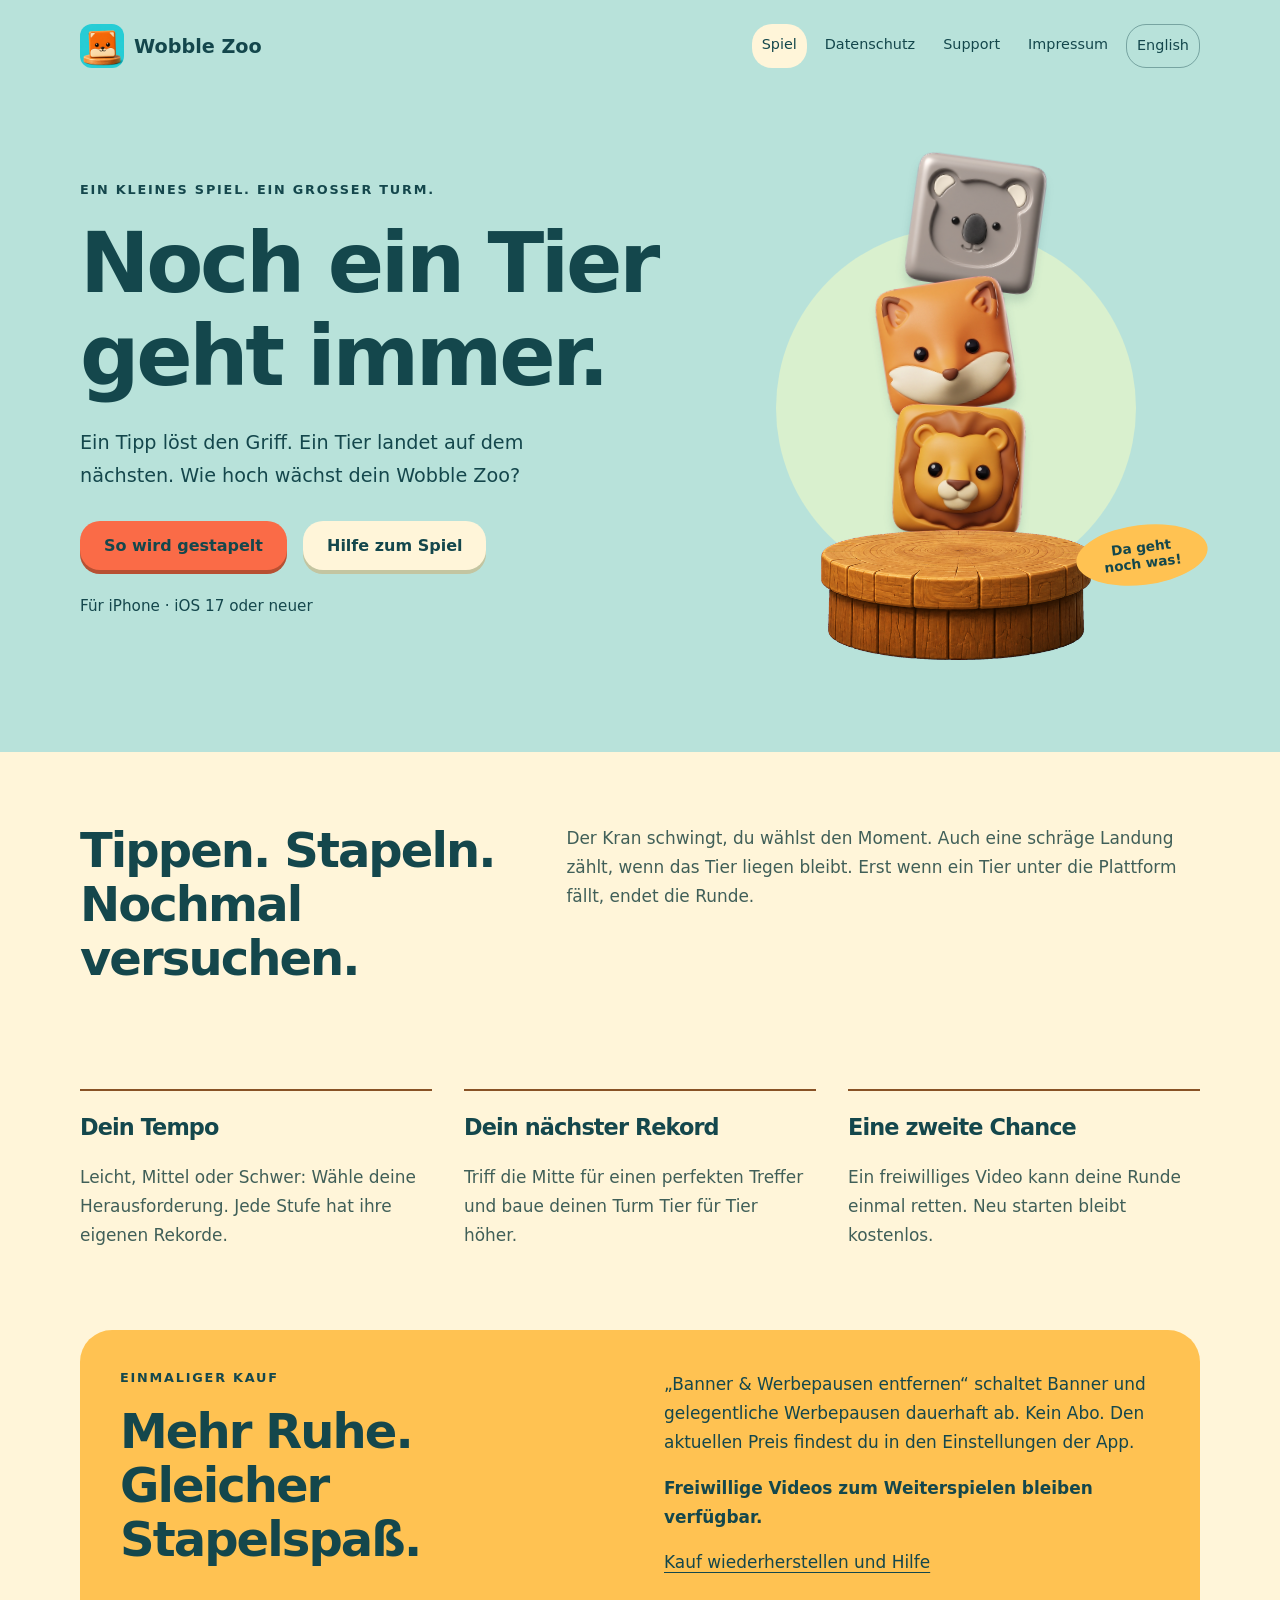
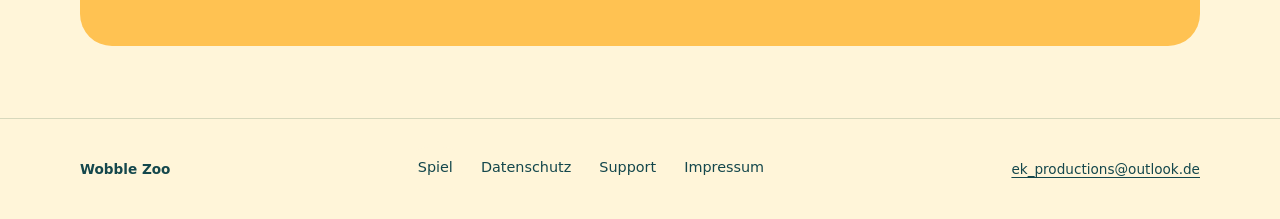
==== index.html @ a563ec45 "feat: Wobble-Zoo-Projektwebsite veröffentlichen" ====
<!doctype html><html lang="de"><head><meta charset="utf-8"><meta name="viewport" content="width=device-width, initial-scale=1"><meta name="description" content="Tierwürfel stapeln, Rekorde knacken und Hilfe finden: Wobble Zoo für iPhone."><title>Wobble Zoo</title><link rel="icon" href="assets/app-icon.png"><link rel="stylesheet" href="assets/styles.css"></head><body><a class="skip" href="#main">Zum Inhalt</a><div class="top"><header><div class="shell"><a class="brand" href="index.html"><img src="assets/app-icon.png" alt="" width="44" height="44">Wobble Zoo</a><nav aria-label="Hauptnavigation"><a href="index.html" aria-current="page">Spiel</a><a href="privacy.html">Datenschutz</a><a href="support.html">Support</a><a href="provider.html">Impressum</a><a class="language" href="en/index.html" lang="en" hreflang="en">English</a></nav></div></header><section class="hero shell"><div><span class="eyebrow">Ein kleines Spiel. Ein großer Turm.</span><h1>Noch ein Tier geht immer.</h1><p>Ein Tipp löst den Griff. Ein Tier landet auf dem nächsten. Wie hoch wächst dein Wobble Zoo?</p><div class="actions"><a class="button" href="#spiel">So wird gestapelt</a><a class="button secondary" href="support.html">Hilfe zum Spiel</a></div><p class="footnote" style="margin-top:24px">Für iPhone · iOS 17 oder neuer</p></div><div class="world" role="img" aria-label="Drei Tierwürfel auf einer Holzplattform"><img class="cube koala" src="assets/koala.png" alt="" width="256" height="256"><img class="cube fox" src="assets/fox.png" alt="" width="256" height="256"><img class="cube lion" src="assets/lion.png" alt="" width="256" height="256"><img class="platform" src="assets/platform.png" alt=""><span class="note">Da geht noch was!</span></div></section></div><main id="main" class="shell"><section id="spiel" class="intro"><h2>Tippen. Stapeln.<br>Nochmal versuchen.</h2><p>Der Kran schwingt, du wählst den Moment. Auch eine schräge Landung zählt, wenn das Tier liegen bleibt. Erst wenn ein Tier unter die Plattform fällt, endet die Runde.</p></section><section class="steps" aria-label="Spielmöglichkeiten"><article><h3>Dein Tempo</h3><p>Leicht, Mittel oder Schwer: Wähle deine Herausforderung. Jede Stufe hat ihre eigenen Rekorde.</p></article><article><h3>Dein nächster Rekord</h3><p>Triff die Mitte für einen perfekten Treffer und baue deinen Turm Tier für Tier höher.</p></article><article><h3>Eine zweite Chance</h3><p>Ein freiwilliges Video kann deine Runde einmal retten. Neu starten bleibt kostenlos.</p></article></section><section class="purchase"><div><span class="eyebrow">Einmaliger Kauf</span><h2>Mehr Ruhe.<br>Gleicher Stapelspaß.</h2></div><div><p>„Banner &amp; Werbepausen entfernen“ schaltet Banner und gelegentliche Werbepausen dauerhaft ab. Kein Abo. Den aktuellen Preis findest du in den Einstellungen der App.</p><p><strong>Freiwillige Videos zum Weiterspielen bleiben verfügbar.</strong></p><p><a href="support.html#purchases">Kauf wiederherstellen und Hilfe</a></p></div></section></main><footer><div class="shell"><p class="copyright">Wobble Zoo</p><nav aria-label="Fußnavigation"><a href="index.html" aria-current="page">Spiel</a><a href="privacy.html">Datenschutz</a><a href="support.html">Support</a><a href="provider.html">Impressum</a></nav><p><a href="mailto:ek_productions@outlook.de">ek_productions@outlook.de</a></p></div></footer></body></html>
---- assets/styles.css ----
:root{--sky:#b8e2da;--ink:#14474c;--muted:#405f58;--cream:#fff5d9;--sun:#ffc252;--coral:#fa6b47;--wood:#885226;--line:#d7d8bc;font-family:ui-rounded,"Avenir Next",Avenir,system-ui,sans-serif;color:var(--ink);background:var(--cream);font-synthesis:none}*{box-sizing:border-box}body{margin:0}a{color:inherit;text-underline-offset:.22em}a:focus-visible,summary:focus-visible{outline:3px solid var(--ink);outline-offset:5px;border-radius:5px}img{max-width:100%;height:auto;display:block}p,li{font-size:1.06rem;line-height:1.7}h1,h2,h3,p{margin-top:0}h1,h2,h3{line-height:1.12;letter-spacing:-.04em}h1{font-size:clamp(2.6rem,6.5vw,5.9rem);max-width:12ch;margin-bottom:24px;font-weight:850}h2{font-size:clamp(1.8rem,4vw,3rem)}h3{font-size:1.4rem}.shell{width:min(1120px,calc(100% - 48px));margin:auto}.top{background:var(--sky)}header{padding:24px 0}header .shell,nav,.brand,footer .shell{display:flex;align-items:center;gap:24px}.brand{font-weight:850;text-decoration:none;gap:10px;font-size:1.2rem;white-space:nowrap}.brand img{width:44px;height:44px;border-radius:12px}nav{margin-left:auto;gap:8px;flex-wrap:wrap}nav a{font-size:.9rem;text-decoration:none;padding:12px 10px;border-radius:20px;min-height:44px}nav a[aria-current=page]{background:var(--cream)}.language{border:1px solid #14474c66}.skip{position:absolute;top:-100px;left:24px;padding:12px;background:white;z-index:5}.skip:focus{top:12px}.hero{padding:64px 0 92px;display:grid;grid-template-columns:1.2fr 1fr;align-items:center;gap:48px}.eyebrow{display:block;font-size:.8rem;letter-spacing:.14em;text-transform:uppercase;font-weight:800;margin-bottom:20px}.hero p{max-width:39ch;font-size:1.2rem}.actions{display:flex;gap:16px;flex-wrap:wrap;margin-top:28px}.button{display:inline-flex;align-items:center;justify-content:center;padding:15px 24px;min-height:48px;border-radius:20px;background:var(--coral);text-decoration:none;font-weight:800;box-shadow:0 4px 0 #b75032}.button.secondary{background:var(--cream);box-shadow:0 4px 0 #c3c5a1}.button:hover{filter:brightness(1.04)}.world{position:relative;min-height:410px;display:flex;flex-direction:column;align-items:center;justify-content:center}.world:before{content:"";position:absolute;width:360px;max-width:100%;height:360px;background:#d9f0ce;border-radius:50%;z-index:0}.cube{width:132px;position:relative;filter:drop-shadow(0 8px 4px #14474c26)}.cube.koala{transform:rotate(8deg);margin-bottom:-9px;margin-left:40px}.cube.fox{transform:rotate(-9deg);margin-left:-20px;margin-bottom:-8px}.cube.lion{transform:rotate(3deg);margin-left:6px}.platform{width:270px;margin-top:-5px;position:relative}.note{position:absolute;right:-8px;bottom:75px;transform:rotate(-7deg);background:var(--sun);padding:14px 20px;border-radius:50%;font-size:.85rem;font-weight:800;max-width:132px;text-align:center}.intro{padding:72px 0 40px;display:grid;grid-template-columns:.8fr 1.2fr;gap:64px}.intro p{color:var(--muted)}.steps{display:grid;grid-template-columns:repeat(3,1fr);gap:32px;padding:24px 0 64px}.steps article{border-top:2px solid var(--wood);padding-top:24px}.steps p{color:var(--muted)}.purchase{margin:0 0 72px;background:var(--sun);border-radius:32px;padding:40px;display:grid;grid-template-columns:1fr 1fr;gap:48px}.purchase p:last-child{margin-bottom:0}.legal{padding:56px 0 80px;max-width:780px}.legal h1{font-size:clamp(2.5rem,6vw,4rem);max-width:none}.legal h2{font-size:1.6rem;letter-spacing:-.025em;margin-top:40px}.legal p,.legal li{color:var(--muted)}.legal a{overflow-wrap:anywhere}.contact{padding:28px;background:var(--sky);border-radius:24px;margin:32px 0}.contact a{font-weight:750}.updated{color:var(--muted);font-size:.9rem}.legal details{border-bottom:1px solid var(--line);padding:20px 0}.legal summary{cursor:pointer;font-size:1.15rem;font-weight:750;min-height:44px;align-content:center}.legal details p{margin:12px 0 0}.footnote{font-size:.95rem!important}footer{border-top:1px solid var(--line);padding:28px 0}footer .shell{justify-content:space-between;flex-wrap:wrap}footer p{margin:0;font-size:.85rem}footer nav{margin:0}.copyright{font-weight:750}@media(max-width:760px){header .shell{align-items:flex-start;flex-wrap:wrap;gap:12px}nav{margin-left:0;gap:4px}nav a{padding:10px 8px}.hero{grid-template-columns:1fr;gap:16px;padding:40px 0 56px}.hero h1{max-width:14ch}.world{min-height:350px}.world:before{width:300px;height:300px}.cube{width:112px}.platform{width:230px}.note{right:6%;bottom:60px}.intro{grid-template-columns:1fr;gap:8px;padding-top:48px}.steps{grid-template-columns:1fr;gap:16px;padding-bottom:40px}.purchase{grid-template-columns:1fr;gap:12px;padding:28px;margin-bottom:48px}.shell{width:calc(100% - 40px)}.legal{padding-top:32px}footer nav{gap:0}}@media(prefers-reduced-motion:no-preference){.button{transition:filter .15s}a{scroll-margin-top:24px}}
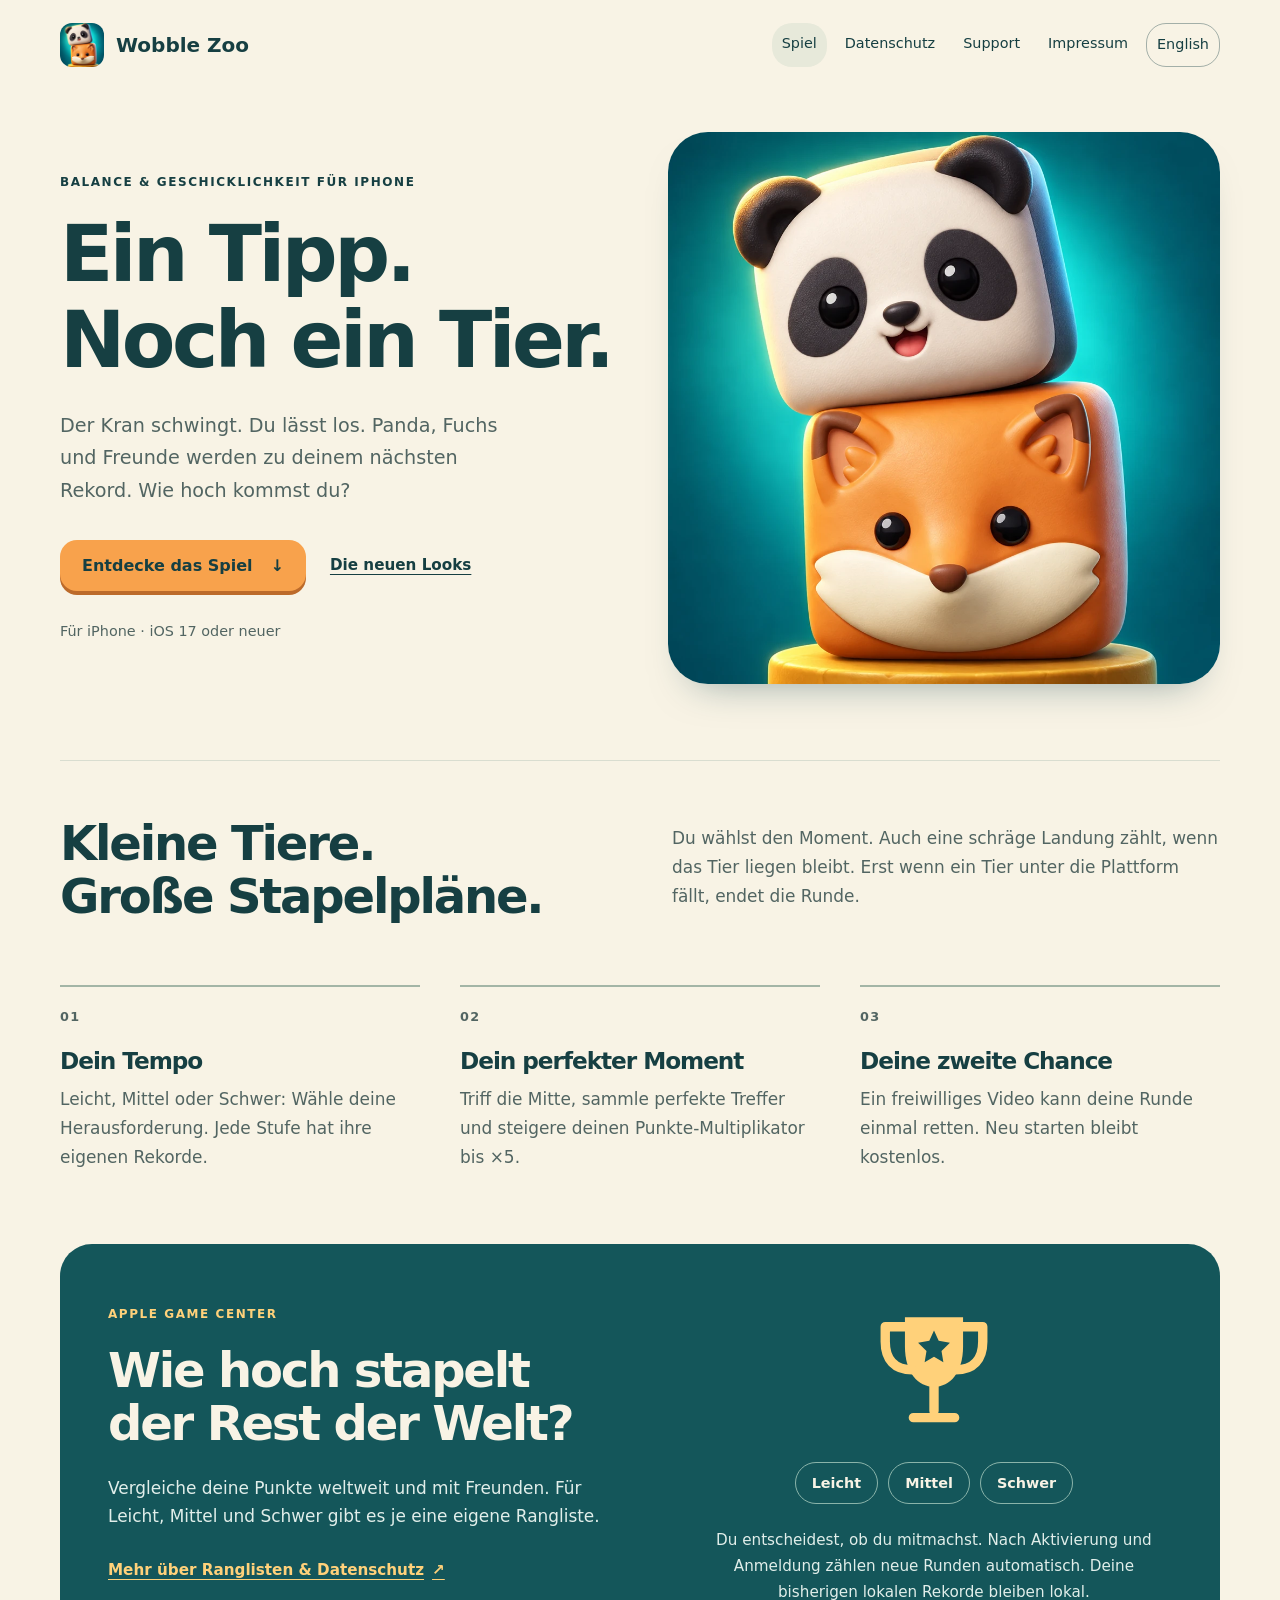
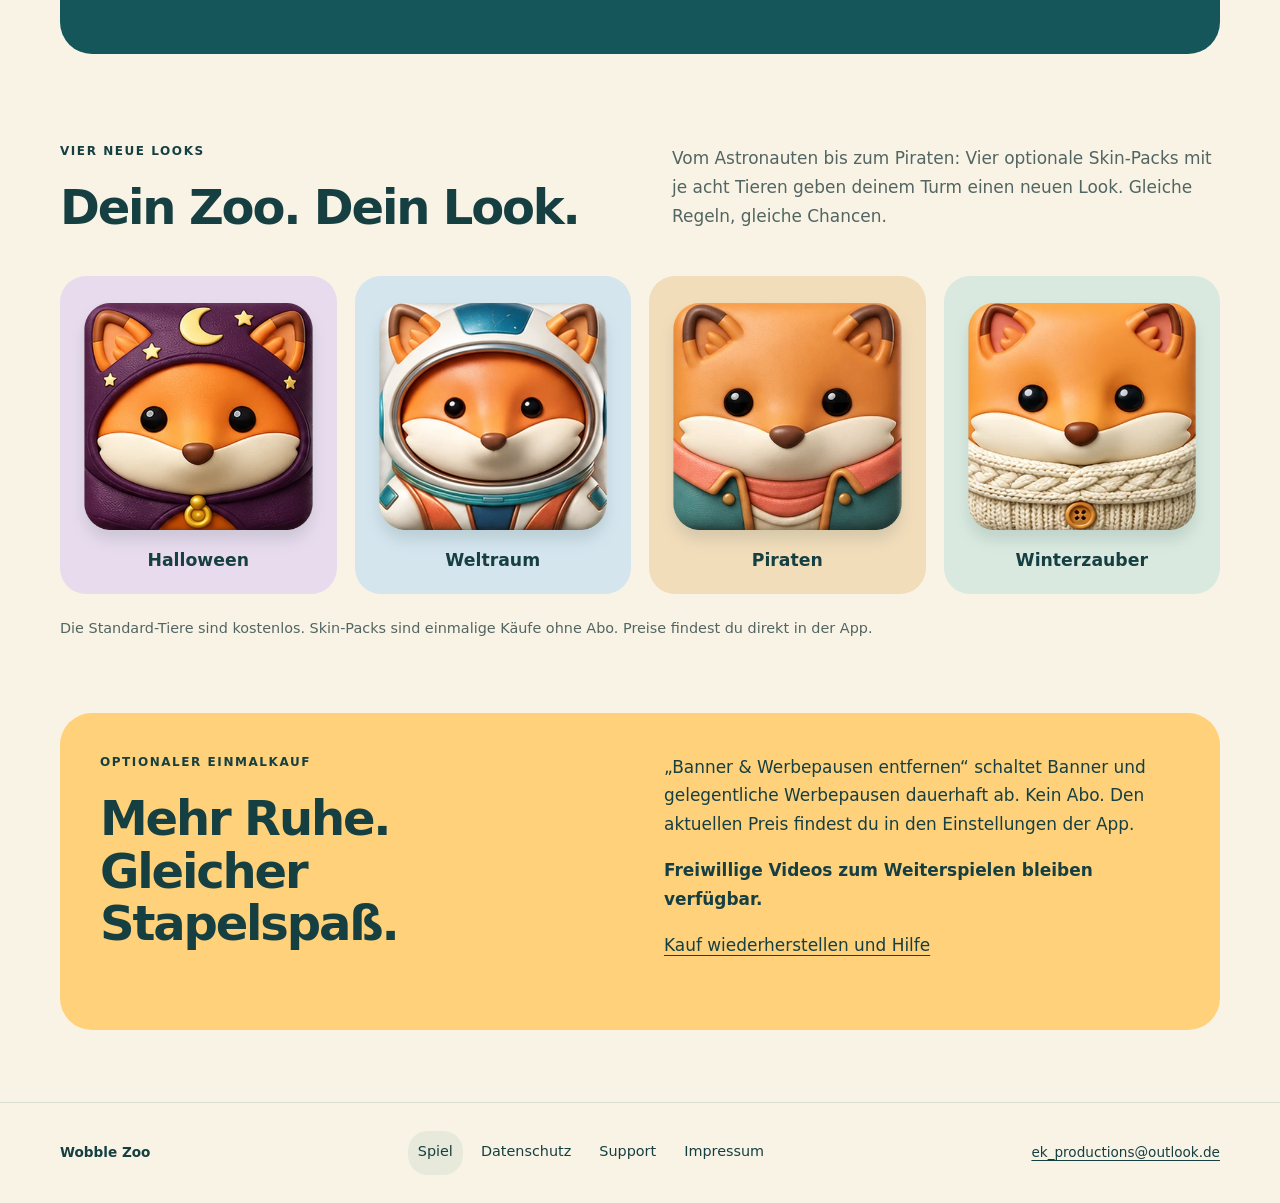
==== commit 36bbdfa4: "feat: Website an aktuelle App-Gestaltung angleichen Plan: Wobble Zoo IOS/.planning/plans/2026-09-09-" ====
--- a/index.html
+++ b/index.html
@@ -1 +1,64 @@
-<!doctype html><html lang="de"><head><meta charset="utf-8"><meta name="viewport" content="width=device-width, initial-scale=1"><meta name="description" content="Tierwürfel stapeln, Rekorde knacken und Hilfe finden: Wobble Zoo für iPhone."><title>Wobble Zoo</title><link rel="icon" href="assets/app-icon.png"><link rel="stylesheet" href="assets/styles.css"></head><body><a class="skip" href="#main">Zum Inhalt</a><div class="top"><header><div class="shell"><a class="brand" href="index.html"><img src="assets/app-icon.png" alt="" width="44" height="44">Wobble Zoo</a><nav aria-label="Hauptnavigation"><a href="index.html" aria-current="page">Spiel</a><a href="privacy.html">Datenschutz</a><a href="support.html">Support</a><a href="provider.html">Impressum</a><a class="language" href="en/index.html" lang="en" hreflang="en">English</a></nav></div></header><section class="hero shell"><div><span class="eyebrow">Ein kleines Spiel. Ein großer Turm.</span><h1>Noch ein Tier geht immer.</h1><p>Ein Tipp löst den Griff. Ein Tier landet auf dem nächsten. Wie hoch wächst dein Wobble Zoo?</p><div class="actions"><a class="button" href="#spiel">So wird gestapelt</a><a class="button secondary" href="support.html">Hilfe zum Spiel</a></div><p class="footnote" style="margin-top:24px">Für iPhone · iOS 17 oder neuer</p></div><div class="world" role="img" aria-label="Drei Tierwürfel auf einer Holzplattform"><img class="cube koala" src="assets/koala.png" alt="" width="256" height="256"><img class="cube fox" src="assets/fox.png" alt="" width="256" height="256"><img class="cube lion" src="assets/lion.png" alt="" width="256" height="256"><img class="platform" src="assets/platform.png" alt=""><span class="note">Da geht noch was!</span></div></section></div><main id="main" class="shell"><section id="spiel" class="intro"><h2>Tippen. Stapeln.<br>Nochmal versuchen.</h2><p>Der Kran schwingt, du wählst den Moment. Auch eine schräge Landung zählt, wenn das Tier liegen bleibt. Erst wenn ein Tier unter die Plattform fällt, endet die Runde.</p></section><section class="steps" aria-label="Spielmöglichkeiten"><article><h3>Dein Tempo</h3><p>Leicht, Mittel oder Schwer: Wähle deine Herausforderung. Jede Stufe hat ihre eigenen Rekorde.</p></article><article><h3>Dein nächster Rekord</h3><p>Triff die Mitte für einen perfekten Treffer und baue deinen Turm Tier für Tier höher.</p></article><article><h3>Eine zweite Chance</h3><p>Ein freiwilliges Video kann deine Runde einmal retten. Neu starten bleibt kostenlos.</p></article></section><section class="purchase"><div><span class="eyebrow">Einmaliger Kauf</span><h2>Mehr Ruhe.<br>Gleicher Stapelspaß.</h2></div><div><p>„Banner &amp; Werbepausen entfernen“ schaltet Banner und gelegentliche Werbepausen dauerhaft ab. Kein Abo. Den aktuellen Preis findest du in den Einstellungen der App.</p><p><strong>Freiwillige Videos zum Weiterspielen bleiben verfügbar.</strong></p><p><a href="support.html#purchases">Kauf wiederherstellen und Hilfe</a></p></div></section></main><footer><div class="shell"><p class="copyright">Wobble Zoo</p><nav aria-label="Fußnavigation"><a href="index.html" aria-current="page">Spiel</a><a href="privacy.html">Datenschutz</a><a href="support.html">Support</a><a href="provider.html">Impressum</a></nav><p><a href="mailto:ek_productions@outlook.de">ek_productions@outlook.de</a></p></div></footer></body></html>+<!doctype html>
+<html lang="de">
+<head>
+  <meta charset="utf-8">
+  <meta name="viewport" content="width=device-width, initial-scale=1">
+  <meta name="description" content="Ein Tipp. Noch ein Tier. Entdecke Wobble Zoo für iPhone: Tiere stapeln, drei Game-Center-Ranglisten und vier optionale Skin-Packs.">
+  <meta name="theme-color" content="#f8f3e5">
+  <title>Wobble Zoo: Tiere stapeln</title>
+  <link rel="canonical" href="https://ekproductions.github.io/wobblezoo/">
+  <link rel="alternate" hreflang="de" href="https://ekproductions.github.io/wobblezoo/">
+  <link rel="alternate" hreflang="en" href="https://ekproductions.github.io/wobblezoo/en/">
+  <meta property="og:type" content="website">
+  <meta property="og:title" content="Wobble Zoo: Tiere stapeln">
+  <meta property="og:description" content="Ein Tipp. Noch ein Tier. Entdecke Wobble Zoo für iPhone: Tiere stapeln, drei Game-Center-Ranglisten und vier optionale Skin-Packs.">
+  <meta property="og:url" content="https://ekproductions.github.io/wobblezoo/">
+  <meta property="og:image" content="https://ekproductions.github.io/wobblezoo/assets/app-icon.png?v=20260909">
+  <meta property="og:image:width" content="1024">
+  <meta property="og:image:height" content="1024">
+  <meta property="og:image:alt" content="Das neue Wobble-Zoo-Motiv: ein Panda-Tierwürfel auf einem Fuchs">
+  <link rel="icon" href="assets/app-icon-96.png">
+  <link rel="apple-touch-icon" href="assets/apple-touch-icon.png">
+  <link rel="stylesheet" href="assets/styles.css?v=20260909">
+</head>
+<body class="home">
+<a class="skip" href="#main">Zum Inhalt</a>
+<div class="top">
+  <header><div class="shell">
+    <a class="brand" href="index.html"><img src="assets/app-icon-96.png" alt="" width="44" height="44">Wobble Zoo</a>
+    <nav aria-label="Hauptnavigation"><a href="index.html" aria-current="page">Spiel</a><a href="privacy.html">Datenschutz</a><a href="support.html">Support</a><a href="provider.html">Impressum</a><a class="language" href="en/index.html" lang="en" hreflang="en">English</a></nav>
+  </div></header>
+</div>
+<main id="main">
+  <section class="hero shell">
+    <div class="hero-copy">
+      <span class="eyebrow">Balance & Geschicklichkeit für iPhone</span>
+      <h1>Ein Tipp.<br>Noch ein Tier.</h1>
+      <p>Der Kran schwingt. Du lässt los. Panda, Fuchs und Freunde werden zu deinem nächsten Rekord. Wie hoch kommst du?</p>
+      <div class="actions"><a class="button" href="#spiel">Entdecke das Spiel <span aria-hidden="true">↓</span></a><a class="text-link" href="#skins">Die neuen Looks</a></div>
+      <p class="footnote">Für iPhone · iOS 17 oder neuer</p>
+    </div>
+    <figure class="hero-art"><img src="assets/panda-fox.webp" alt="Das neue Wobble-Zoo-Motiv: ein Panda-Tierwürfel auf einem Fuchs" width="1024" height="1024" fetchpriority="high"></figure>
+  </section>
+  <div class="shell">
+    <section id="spiel" class="intro"><h2>Kleine Tiere.<br>Große Stapelpläne.</h2><p>Du wählst den Moment. Auch eine schräge Landung zählt, wenn das Tier liegen bleibt. Erst wenn ein Tier unter die Plattform fällt, endet die Runde.</p></section>
+    <section class="steps" aria-label="Spiel"><article><span class="step-number" aria-hidden="true">01</span><h3>Dein Tempo</h3><p>Leicht, Mittel oder Schwer: Wähle deine Herausforderung. Jede Stufe hat ihre eigenen Rekorde.</p></article>
+<article><span class="step-number" aria-hidden="true">02</span><h3>Dein perfekter Moment</h3><p>Triff die Mitte, sammle perfekte Treffer und steigere deinen Punkte-Multiplikator bis ×5.</p></article>
+<article><span class="step-number" aria-hidden="true">03</span><h3>Deine zweite Chance</h3><p>Ein freiwilliges Video kann deine Runde einmal retten. Neu starten bleibt kostenlos.</p></article></section>
+    <section class="rankings" aria-labelledby="rank-title">
+      <div><span class="eyebrow">Apple Game Center</span><h2 id="rank-title">Wie hoch stapelt<br>der Rest der Welt?</h2><p>Vergleiche deine Punkte weltweit und mit Freunden. Für Leicht, Mittel und Schwer gibt es je eine eigene Rangliste.</p><a class="text-link" href="privacy.html#game-center">Mehr über Ranglisten & Datenschutz <span aria-hidden="true">↗</span></a></div>
+      <div class="ranking-details"><svg class="trophy" viewBox="0 0 160 160" fill="none" aria-hidden="true"><path d="M49 27h62v31c0 28-14 43-31 43S49 86 49 58V27Z" fill="currentColor"/><path d="M49 37H28v16c0 19 10 30 29 30M111 37h21v16c0 19-10 30-29 30M80 99v28M58 134h44" stroke="currentColor" stroke-width="10" stroke-linecap="round" stroke-linejoin="round"/><path d="m80 41 5 11 12 2-9 9 2 12-10-6-10 6 2-12-9-9 12-2 5-11Z" fill="#14565a"/></svg><ul class="difficulties"><li>Leicht</li><li>Mittel</li><li>Schwer</li></ul><p>Du entscheidest, ob du mitmachst. Nach Aktivierung und Anmeldung zählen neue Runden automatisch. Deine bisherigen lokalen Rekorde bleiben lokal.</p></div>
+    </section>
+    <section id="skins" class="skins" aria-labelledby="skins-title">
+      <div class="section-heading"><div><span class="eyebrow">Vier neue Looks</span><h2 id="skins-title">Dein Zoo. Dein Look.</h2></div><p>Vom Astronauten bis zum Piraten: Vier optionale Skin-Packs mit je acht Tieren geben deinem Turm einen neuen Look. Gleiche Regeln, gleiche Chancen.</p></div>
+      <div class="skin-grid"><figure class="skin halloween"><img src="assets/halloween-fox.webp" alt="Fuchs im Halloween-Kostüm" width="384" height="384" loading="lazy" decoding="async"><figcaption>Halloween</figcaption></figure>
+<figure class="skin space"><img src="assets/space-fox.webp" alt="Fuchs im Raumanzug" width="384" height="384" loading="lazy" decoding="async"><figcaption>Weltraum</figcaption></figure>
+<figure class="skin pirates"><img src="assets/pirates-fox.webp" alt="Fuchs im Piratenkostüm" width="384" height="384" loading="lazy" decoding="async"><figcaption>Piraten</figcaption></figure>
+<figure class="skin winter"><img src="assets/winter-fox.webp" alt="Fuchs im Winter-Outfit" width="384" height="384" loading="lazy" decoding="async"><figcaption>Winterzauber</figcaption></figure></div><p class="footnote skins-note">Die Standard-Tiere sind kostenlos. Skin-Packs sind einmalige Käufe ohne Abo. Preise findest du direkt in der App.</p>
+    </section>
+    <section class="purchase"><div><span class="eyebrow">Optionaler Einmalkauf</span><h2>Mehr Ruhe.<br>Gleicher Stapelspaß.</h2></div><div><p>„Banner &amp; Werbepausen entfernen“ schaltet Banner und gelegentliche Werbepausen dauerhaft ab. Kein Abo. Den aktuellen Preis findest du in den Einstellungen der App.</p><p><strong>Freiwillige Videos zum Weiterspielen bleiben verfügbar.</strong></p><p><a href="support.html#purchases">Kauf wiederherstellen und Hilfe</a></p></div></section>
+  </div>
+</main>
+<footer><div class="shell"><p class="copyright">Wobble Zoo</p><nav aria-label="Fußnavigation"><a href="index.html" aria-current="page">Spiel</a><a href="privacy.html">Datenschutz</a><a href="support.html">Support</a><a href="provider.html">Impressum</a></nav><p><a href="mailto:ek_productions@outlook.de">ek_productions@outlook.de</a></p></div></footer>
+</body>
+</html>
--- a/assets/styles.css
+++ b/assets/styles.css
@@ -1 +1,137 @@
-:root{--sky:#b8e2da;--ink:#14474c;--muted:#405f58;--cream:#fff5d9;--sun:#ffc252;--coral:#fa6b47;--wood:#885226;--line:#d7d8bc;font-family:ui-rounded,"Avenir Next",Avenir,system-ui,sans-serif;color:var(--ink);background:var(--cream);font-synthesis:none}*{box-sizing:border-box}body{margin:0}a{color:inherit;text-underline-offset:.22em}a:focus-visible,summary:focus-visible{outline:3px solid var(--ink);outline-offset:5px;border-radius:5px}img{max-width:100%;height:auto;display:block}p,li{font-size:1.06rem;line-height:1.7}h1,h2,h3,p{margin-top:0}h1,h2,h3{line-height:1.12;letter-spacing:-.04em}h1{font-size:clamp(2.6rem,6.5vw,5.9rem);max-width:12ch;margin-bottom:24px;font-weight:850}h2{font-size:clamp(1.8rem,4vw,3rem)}h3{font-size:1.4rem}.shell{width:min(1120px,calc(100% - 48px));margin:auto}.top{background:var(--sky)}header{padding:24px 0}header .shell,nav,.brand,footer .shell{display:flex;align-items:center;gap:24px}.brand{font-weight:850;text-decoration:none;gap:10px;font-size:1.2rem;white-space:nowrap}.brand img{width:44px;height:44px;border-radius:12px}nav{margin-left:auto;gap:8px;flex-wrap:wrap}nav a{font-size:.9rem;text-decoration:none;padding:12px 10px;border-radius:20px;min-height:44px}nav a[aria-current=page]{background:var(--cream)}.language{border:1px solid #14474c66}.skip{position:absolute;top:-100px;left:24px;padding:12px;background:white;z-index:5}.skip:focus{top:12px}.hero{padding:64px 0 92px;display:grid;grid-template-columns:1.2fr 1fr;align-items:center;gap:48px}.eyebrow{display:block;font-size:.8rem;letter-spacing:.14em;text-transform:uppercase;font-weight:800;margin-bottom:20px}.hero p{max-width:39ch;font-size:1.2rem}.actions{display:flex;gap:16px;flex-wrap:wrap;margin-top:28px}.button{display:inline-flex;align-items:center;justify-content:center;padding:15px 24px;min-height:48px;border-radius:20px;background:var(--coral);text-decoration:none;font-weight:800;box-shadow:0 4px 0 #b75032}.button.secondary{background:var(--cream);box-shadow:0 4px 0 #c3c5a1}.button:hover{filter:brightness(1.04)}.world{position:relative;min-height:410px;display:flex;flex-direction:column;align-items:center;justify-content:center}.world:before{content:"";position:absolute;width:360px;max-width:100%;height:360px;background:#d9f0ce;border-radius:50%;z-index:0}.cube{width:132px;position:relative;filter:drop-shadow(0 8px 4px #14474c26)}.cube.koala{transform:rotate(8deg);margin-bottom:-9px;margin-left:40px}.cube.fox{transform:rotate(-9deg);margin-left:-20px;margin-bottom:-8px}.cube.lion{transform:rotate(3deg);margin-left:6px}.platform{width:270px;margin-top:-5px;position:relative}.note{position:absolute;right:-8px;bottom:75px;transform:rotate(-7deg);background:var(--sun);padding:14px 20px;border-radius:50%;font-size:.85rem;font-weight:800;max-width:132px;text-align:center}.intro{padding:72px 0 40px;display:grid;grid-template-columns:.8fr 1.2fr;gap:64px}.intro p{color:var(--muted)}.steps{display:grid;grid-template-columns:repeat(3,1fr);gap:32px;padding:24px 0 64px}.steps article{border-top:2px solid var(--wood);padding-top:24px}.steps p{color:var(--muted)}.purchase{margin:0 0 72px;background:var(--sun);border-radius:32px;padding:40px;display:grid;grid-template-columns:1fr 1fr;gap:48px}.purchase p:last-child{margin-bottom:0}.legal{padding:56px 0 80px;max-width:780px}.legal h1{font-size:clamp(2.5rem,6vw,4rem);max-width:none}.legal h2{font-size:1.6rem;letter-spacing:-.025em;margin-top:40px}.legal p,.legal li{color:var(--muted)}.legal a{overflow-wrap:anywhere}.contact{padding:28px;background:var(--sky);border-radius:24px;margin:32px 0}.contact a{font-weight:750}.updated{color:var(--muted);font-size:.9rem}.legal details{border-bottom:1px solid var(--line);padding:20px 0}.legal summary{cursor:pointer;font-size:1.15rem;font-weight:750;min-height:44px;align-content:center}.legal details p{margin:12px 0 0}.footnote{font-size:.95rem!important}footer{border-top:1px solid var(--line);padding:28px 0}footer .shell{justify-content:space-between;flex-wrap:wrap}footer p{margin:0;font-size:.85rem}footer nav{margin:0}.copyright{font-weight:750}@media(max-width:760px){header .shell{align-items:flex-start;flex-wrap:wrap;gap:12px}nav{margin-left:0;gap:4px}nav a{padding:10px 8px}.hero{grid-template-columns:1fr;gap:16px;padding:40px 0 56px}.hero h1{max-width:14ch}.world{min-height:350px}.world:before{width:300px;height:300px}.cube{width:112px}.platform{width:230px}.note{right:6%;bottom:60px}.intro{grid-template-columns:1fr;gap:8px;padding-top:48px}.steps{grid-template-columns:1fr;gap:16px;padding-bottom:40px}.purchase{grid-template-columns:1fr;gap:12px;padding:28px;margin-bottom:48px}.shell{width:calc(100% - 40px)}.legal{padding-top:32px}footer nav{gap:0}}@media(prefers-reduced-motion:no-preference){.button{transition:filter .15s}a{scroll-margin-top:24px}}
+:root {
+  --ink: #163f42;
+  --muted: #526562;
+  --cream: #f8f3e5;
+  --sky: #c3dfd6;
+  --sun: #ffd17a;
+  --coral: #f8a24c;
+  --line: #d9ddd0;
+  font-family: ui-rounded, "Avenir Next", Avenir, system-ui, sans-serif;
+  color: var(--ink);
+  background: var(--cream);
+  font-synthesis: none;
+}
+* { box-sizing: border-box; }
+body { margin: 0; }
+a { color: inherit; text-underline-offset: .25em; }
+a:focus-visible, summary:focus-visible { outline: 3px solid currentColor; outline-offset: 5px; border-radius: 5px; }
+img { max-width: 100%; height: auto; display: block; }
+p, li { font-size: 1.06rem; line-height: 1.7; }
+h1, h2, h3, p, figure { margin-top: 0; }
+h1, h2, h3 { line-height: 1.1; letter-spacing: -.045em; }
+h1 { font-size: clamp(3rem, 6.1vw, 5.4rem); margin-bottom: 26px; font-weight: 850; }
+h2 { font-size: clamp(2rem, 3.8vw, 3rem); }
+h3 { font-size: 1.45rem; }
+.shell { width: min(1160px, calc(100% - 64px)); margin: auto; }
+.top { background: var(--cream); }
+header { padding: 23px 0; }
+header .shell, nav, .brand, footer .shell { display: flex; align-items: center; gap: 24px; }
+.brand { font-weight: 850; text-decoration: none; gap: 12px; font-size: 1.25rem; white-space: nowrap; }
+.brand img { width: 44px; height: 44px; border-radius: 12px; }
+nav { margin-left: auto; gap: 8px; flex-wrap: wrap; }
+nav a { font-size: .9rem; text-decoration: none; padding: 12px 10px; border-radius: 20px; min-height: 44px; }
+nav a[aria-current=page] { background: #e7e9da; }
+.language { border: 1px solid #163f4260; }
+.skip { position: absolute; top: -100px; left: 24px; padding: 12px; background: white; z-index: 5; }
+.skip:focus { top: 12px; }
+.hero { padding: 42px 0 76px; display: grid; grid-template-columns: 1fr 1fr; align-items: center; gap: 56px; }
+.hero-copy { padding: 12px 0; }
+.eyebrow { display: block; font-size: .75rem; line-height: 1.6; letter-spacing: .13em; text-transform: uppercase; font-weight: 800; margin-bottom: 20px; }
+.hero p { max-width: 37ch; font-size: 1.2rem; color: var(--muted); }
+.actions { display: flex; align-items: center; gap: 24px; flex-wrap: wrap; margin-top: 32px; }
+.button { display: inline-flex; align-items: center; justify-content: center; gap: 18px; padding: 16px 22px; min-height: 48px; border-radius: 17px; background: var(--coral); text-decoration: none; font-weight: 800; box-shadow: 0 4px 0 #bc6a2a; }
+.button:hover { background: #ffb463; }
+.text-link { display: inline-flex; align-items: center; gap: 8px; min-height: 44px; font-size: .95rem; font-weight: 750; }
+.hero .footnote { margin: 28px 0 0; }
+.hero-art { margin: 0; }
+.hero-art img { width: 100%; border-radius: 40px; box-shadow: 0 22px 40px -26px #0f414e80; }
+.intro { padding: 56px 0 30px; border-top: 1px solid var(--line); display: grid; grid-template-columns: 1fr 1fr; gap: 64px; align-items: center; }
+.intro h2 { margin-bottom: 12px; }
+.intro p, .steps p, .section-heading p { color: var(--muted); }
+.steps { display: grid; grid-template-columns: repeat(3, 1fr); gap: 40px; padding: 20px 0 72px; }
+.steps article { border-top: 2px solid #a3b5a6; padding-top: 22px; }
+.step-number { display: block; font-size: .8rem; font-weight: 800; letter-spacing: .1em; color: var(--muted); margin-bottom: 24px; }
+.steps h3 { margin-bottom: 12px; }
+.steps p { margin-bottom: 0; }
+.rankings { background: #14565a; color: var(--cream); border-radius: 32px; padding: 48px; display: grid; grid-template-columns: 1.1fr 1fr; gap: 64px; align-items: center; }
+.rankings .eyebrow { color: var(--sun); }
+.rankings h2 { margin-bottom: 24px; }
+.rankings p { color: #e1eeea; }
+.rankings .text-link { color: var(--sun); }
+.ranking-details { text-align: center; }
+.trophy { width: 150px; height: 150px; color: var(--sun); display: block; margin: 0 auto 20px; }
+.difficulties { display: flex; justify-content: center; flex-wrap: wrap; gap: 10px; list-style: none; padding: 0; margin: 0 0 24px; }
+.difficulties li { border: 1px solid #8ab4aa; border-radius: 30px; padding: 8px 16px; font-size: .9rem; font-weight: 750; }
+.ranking-details p { font-size: .95rem; margin-bottom: 0; }
+.skins { padding: 88px 0 72px; }
+.section-heading { display: grid; grid-template-columns: 1fr 1fr; gap: 64px; align-items: end; margin-bottom: 28px; }
+.section-heading h2 { margin-bottom: 14px; }
+.skin-grid { display: grid; grid-template-columns: repeat(4, 1fr); gap: 18px; }
+.skin { margin: 0; border-radius: 26px; padding: 22px 22px 24px; text-align: center; }
+.skin img { width: 100%; margin: 0 auto 20px; filter: drop-shadow(0 10px 7px #163f4220); }
+.skin figcaption { font-weight: 800; font-size: 1.08rem; }
+.halloween { background: #e8dbee; }
+.space { background: #d4e5ee; }
+.pirates { background: #f2ddbb; }
+.winter { background: #d9e9df; }
+.skins-note { margin: 22px 0 0; color: var(--muted); }
+.purchase { margin: 0 0 72px; background: var(--sun); border-radius: 32px; padding: 40px; display: grid; grid-template-columns: 1fr 1fr; gap: 48px; }
+.purchase p:last-child { margin-bottom: 0; }
+.legal { padding: 56px 0 80px; max-width: 780px; }
+.legal h1 { font-size: clamp(2.5rem, 6vw, 4rem); max-width: none; }
+.legal h2 { font-size: 1.6rem; letter-spacing: -.025em; margin-top: 40px; }
+.legal p, .legal li { color: var(--muted); }
+.legal a { overflow-wrap: anywhere; }
+.contact { padding: 28px; background: var(--sky); border-radius: 24px; margin: 32px 0; }
+.contact a { font-weight: 750; }
+.updated { color: var(--muted); font-size: .9rem; }
+.legal details { border-bottom: 1px solid var(--line); padding: 20px 0; }
+.legal summary { cursor: pointer; font-size: 1.15rem; font-weight: 750; min-height: 44px; align-content: center; }
+.legal details p { margin: 12px 0 0; }
+.footnote { font-size: .9rem !important; }
+footer { border-top: 1px solid var(--line); padding: 28px 0; }
+footer .shell { justify-content: space-between; flex-wrap: wrap; }
+footer p { margin: 0; font-size: .85rem; }
+footer nav { margin: 0; }
+.copyright { font-weight: 750; }
+@media (max-width: 960px) {
+  header .shell { flex-wrap: wrap; gap: 12px; }
+  .hero { gap: 32px; }
+  .hero h1 { font-size: clamp(2.75rem, 6vw, 4rem); }
+  .actions { gap: 16px; }
+  .rankings { padding: 36px; gap: 36px; }
+  .skin { padding: 16px 12px 20px; }
+}
+@media (max-width: 760px) {
+  .shell { width: calc(100% - 40px); }
+  header { padding: 20px 0 12px; }
+  header .shell { align-items: flex-start; }
+  nav { margin-left: 0; gap: 4px; }
+  nav a { padding: 10px 8px; }
+  .hero { grid-template-columns: 1fr; gap: 28px; padding: 28px 0 48px; }
+  .hero h1 { font-size: clamp(2.65rem, 10vw, 4.5rem); }
+  .hero p { font-size: 1.08rem; }
+  .hero-art { max-width: 480px; width: 100%; justify-self: center; }
+  .hero-art img { border-radius: 28px; }
+  .eyebrow { font-size: .68rem; letter-spacing: .1em; margin-bottom: 16px; }
+  .intro, .section-heading { grid-template-columns: 1fr; gap: 8px; }
+  .intro { padding-top: 40px; }
+  .steps { grid-template-columns: 1fr; gap: 24px; padding: 0 0 48px; }
+  .step-number { margin-bottom: 14px; }
+  .rankings { grid-template-columns: 1fr; padding: 28px 24px; gap: 28px; border-radius: 26px; }
+  .rankings h2 { font-size: clamp(1.8rem, 7.5vw, 2.6rem); }
+  .trophy { width: 108px; height: 108px; }
+  .difficulties { gap: 8px; }
+  .difficulties li { padding: 7px 12px; }
+  .skins { padding: 56px 0 48px; }
+  .skin-grid { grid-template-columns: repeat(2, 1fr); gap: 12px; }
+  .skin { border-radius: 20px; }
+  .skin figcaption { font-size: .95rem; }
+  .skin img { margin-bottom: 16px; }
+  .purchase { grid-template-columns: 1fr; gap: 12px; padding: 28px; margin-bottom: 48px; border-radius: 26px; }
+  .legal { padding-top: 32px; }
+  footer nav { gap: 0; }
+}
+@media (prefers-reduced-motion: no-preference) {
+  .button { transition: background .15s; }
+}
